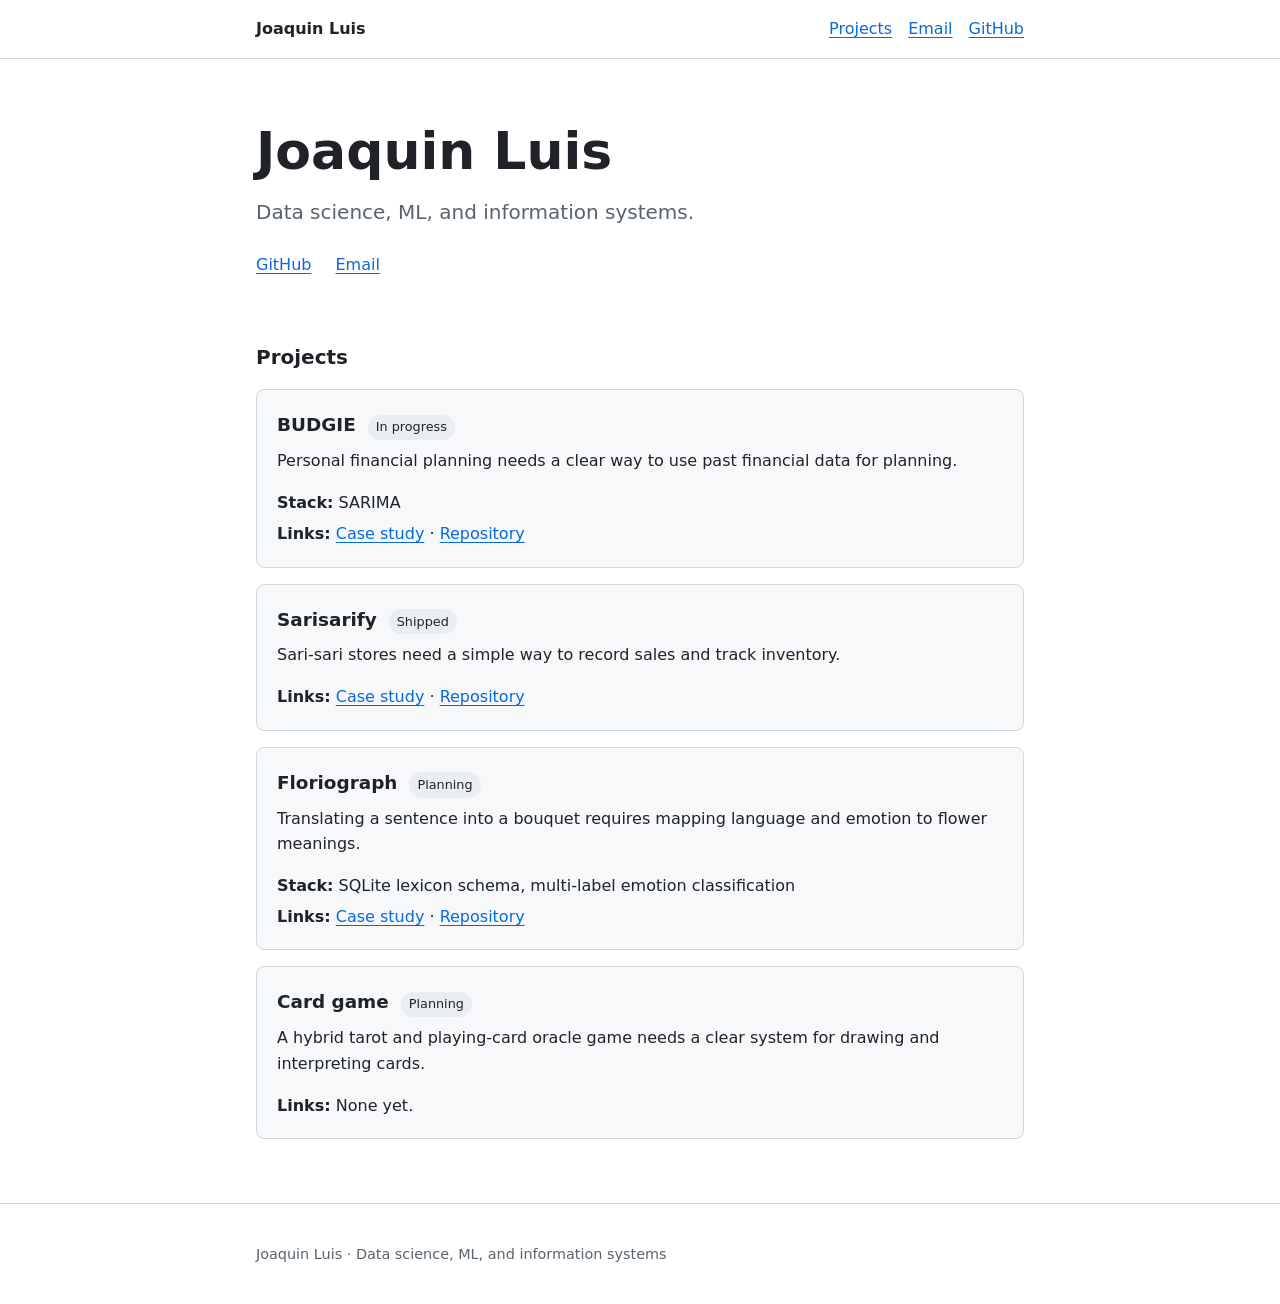
==== index.html @ b131b5df "refactor: remove placeholder content" ====
<!doctype html>
<html lang="en">
<head>
  <meta charset="utf-8">
  <meta name="viewport" content="width=device-width, initial-scale=1">
  <meta name="description" content="Portfolio of Joaquin Luis, focused on data science, machine learning, and information systems.">
  <meta name="color-scheme" content="light dark">
  <title>Joaquin Luis — Data science, ML, and information systems</title>
  <link rel="stylesheet" href="style.css">
</head>
<body>
  <a class="skip-link" href="#main">Skip to content</a>
  <header class="site-header">
    <div class="wrap header-inner">
      <a class="site-title" href="index.html">Joaquin Luis</a>
      <nav class="site-nav" aria-label="Primary">
        <a href="#projects">Projects</a>
        <a href="mailto:joaquinluis.guevarra.96+portfolio@gmail.com">Email</a>
        <a href="https://github.com/JoaquinLuisGuevarra96">GitHub</a>
      </nav>
    </div>
  </header>

  <main id="main">
    <section class="wrap intro" aria-labelledby="intro-title">
      <h1 id="intro-title">Joaquin Luis</h1>
      <p class="summary">Data science, ML, and information systems.</p>
      <ul class="contact-list" aria-label="Contact links">
        <li><a href="https://github.com/JoaquinLuisGuevarra96">GitHub</a></li>
        <li><a href="mailto:joaquinluis.guevarra.96+portfolio@gmail.com">Email</a></li>
      </ul>
    </section>

    <section class="wrap section" id="projects" aria-labelledby="projects-title">
      <h2 id="projects-title">Projects</h2>

      <div class="project-list">
        <article class="project-card">
          <div class="project-heading">
            <h3>BUDGIE</h3>
            <p class="status">In progress</p>
          </div>
          <p class="problem">Personal financial planning needs a clear way to use past financial data for planning.</p>
          <div class="meta">
            <p><strong>Stack:</strong> SARIMA</p>
            <p><strong>Links:</strong> <a href="projects/budgie.html">Case study</a> · <a href="https://github.com/VibeCoders-3DCSAD/BUDGIE">Repository</a></p>
          </div>
        </article>

        <article class="project-card">
          <div class="project-heading">
            <h3>Sarisarify</h3>
            <p class="status">Shipped</p>
          </div>
          <p class="problem">Sari-sari stores need a simple way to record sales and track inventory.</p>
          <div class="meta">
            <p><strong>Links:</strong> <a href="projects/sarisarify.html">Case study</a> · <a href="https://github.com/JoaquinLuisGuevarra96/Sarisarify">Repository</a></p>
          </div>
        </article>

        <article class="project-card">
          <div class="project-heading">
            <h3>Floriograph</h3>
            <p class="status">Planning</p>
          </div>
          <p class="problem">Translating a sentence into a bouquet requires mapping language and emotion to flower meanings.</p>
          <div class="meta">
            <p><strong>Stack:</strong> SQLite lexicon schema, multi-label emotion classification</p>
            <p><strong>Links:</strong> <a href="projects/floriograph.html">Case study</a> · <a href="https://github.com/JoaquinLuisGuevarra96/project-floriograph">Repository</a></p>
          </div>
        </article>

        <article class="project-card">
          <div class="project-heading">
            <h3>Card game</h3>
            <p class="status">Planning</p>
          </div>
          <p class="problem">A hybrid tarot and playing-card oracle game needs a clear system for drawing and interpreting cards.</p>
          <div class="meta">
            <p><strong>Links:</strong> None yet.</p>
          </div>
        </article>
      </div>
    </section>
  </main>

  <footer class="site-footer">
    <div class="wrap">
      <p>Joaquin Luis · Data science, ML, and information systems</p>
    </div>
  </footer>
</body>
</html>
---- style.css ----
:root {
  color-scheme: light dark;
  --bg: #ffffff;
  --surface: #f6f8fa;
  --text: #1f2328;
  --muted: #59636e;
  --border: #d1d9e0;
  --link: #0969da;
  --tag-bg: #eaeef2;
  --tag-text: #1f2328;
}

@media (prefers-color-scheme: dark) {
  :root {
    --bg: #0d1117;
    --surface: #161b22;
    --text: #e6edf3;
    --muted: #9198a1;
    --border: #30363d;
    --link: #58a6ff;
    --tag-bg: #21262d;
    --tag-text: #e6edf3;
  }
}

* {
  box-sizing: border-box;
}

html {
  font-family: system-ui, -apple-system, "Segoe UI", Roboto, Helvetica, Arial, sans-serif;
  line-height: 1.6;
}

body {
  margin: 0;
  background: var(--bg);
  color: var(--text);
}

a {
  color: var(--link);
  text-underline-offset: 0.18em;
}

a:hover {
  text-decoration-thickness: 2px;
}

:focus-visible {
  outline: 2px solid var(--link);
  outline-offset: 3px;
}

.wrap {
  width: min(100% - 2rem, 48rem);
  margin-inline: auto;
}

.skip-link {
  position: absolute;
  left: -9999px;
}

.skip-link:focus {
  left: 1rem;
  top: 1rem;
  z-index: 1;
  padding: 0.5rem 0.75rem;
  background: var(--bg);
  border: 1px solid var(--border);
}

.site-header {
  border-bottom: 1px solid var(--border);
}

.header-inner {
  display: flex;
  flex-wrap: wrap;
  align-items: center;
  justify-content: space-between;
  gap: 0.5rem 1.5rem;
  padding-block: 1rem;
}

.site-title {
  color: var(--text);
  font-weight: 700;
  text-decoration: none;
}

.site-nav {
  display: flex;
  flex-wrap: wrap;
  gap: 0.5rem 1rem;
}

.intro {
  padding-block: 4rem 2rem;
}

.intro h1 {
  margin: 0 0 1rem;
  font-size: clamp(2rem, 8vw, 3.25rem);
  line-height: 1.1;
}

.summary {
  margin: 0 0 1.5rem;
  color: var(--muted);
  font-size: 1.25rem;
}

.contact-list {
  display: flex;
  flex-wrap: wrap;
  gap: 0.5rem 1.5rem;
  margin: 0;
  padding: 0;
  list-style: none;
}

.section {
  padding-block: 2rem 1rem;
}

.section h2,
.case-section h2 {
  margin: 0 0 1rem;
  font-size: 1.25rem;
}

.project-list {
  display: grid;
  gap: 1rem;
}

.project-card {
  padding: 1.25rem;
  background: var(--surface);
  border: 1px solid var(--border);
  border-radius: 0.5rem;
}

.project-heading {
  display: flex;
  flex-wrap: wrap;
  align-items: baseline;
  gap: 0.5rem 0.75rem;
  margin-bottom: 0.5rem;
}

.project-heading h3 {
  margin: 0;
  font-size: 1.15rem;
}

.status {
  margin: 0;
  padding: 0.15rem 0.5rem;
  background: var(--tag-bg);
  border-radius: 999px;
  color: var(--tag-text);
  font-size: 0.8rem;
}

.problem {
  margin: 0 0 1rem;
}

.meta {
  display: grid;
  gap: 0.35rem;
}

.meta p {
  margin: 0;
}

.case-study {
  padding-block: 3rem 1rem;
}

.case-header {
  margin-bottom: 2rem;
}

.eyebrow {
  margin: 0 0 0.5rem;
  color: var(--muted);
  font-size: 0.85rem;
  letter-spacing: 0.08em;
  text-transform: uppercase;
}

.case-header h1 {
  margin: 0 0 0.75rem;
  font-size: clamp(1.8rem, 6vw, 2.5rem);
  line-height: 1.15;
}

.case-section {
  margin-block: 2rem;
}

.case-section h2 {
  margin-bottom: 0.5rem;
  font-size: 1.15rem;
}

.case-section p,
.case-section ul {
  margin: 0;
}

.site-footer {
  margin-top: 3rem;
  padding-block: 1.5rem;
  border-top: 1px solid var(--border);
  color: var(--muted);
  font-size: 0.9rem;
}
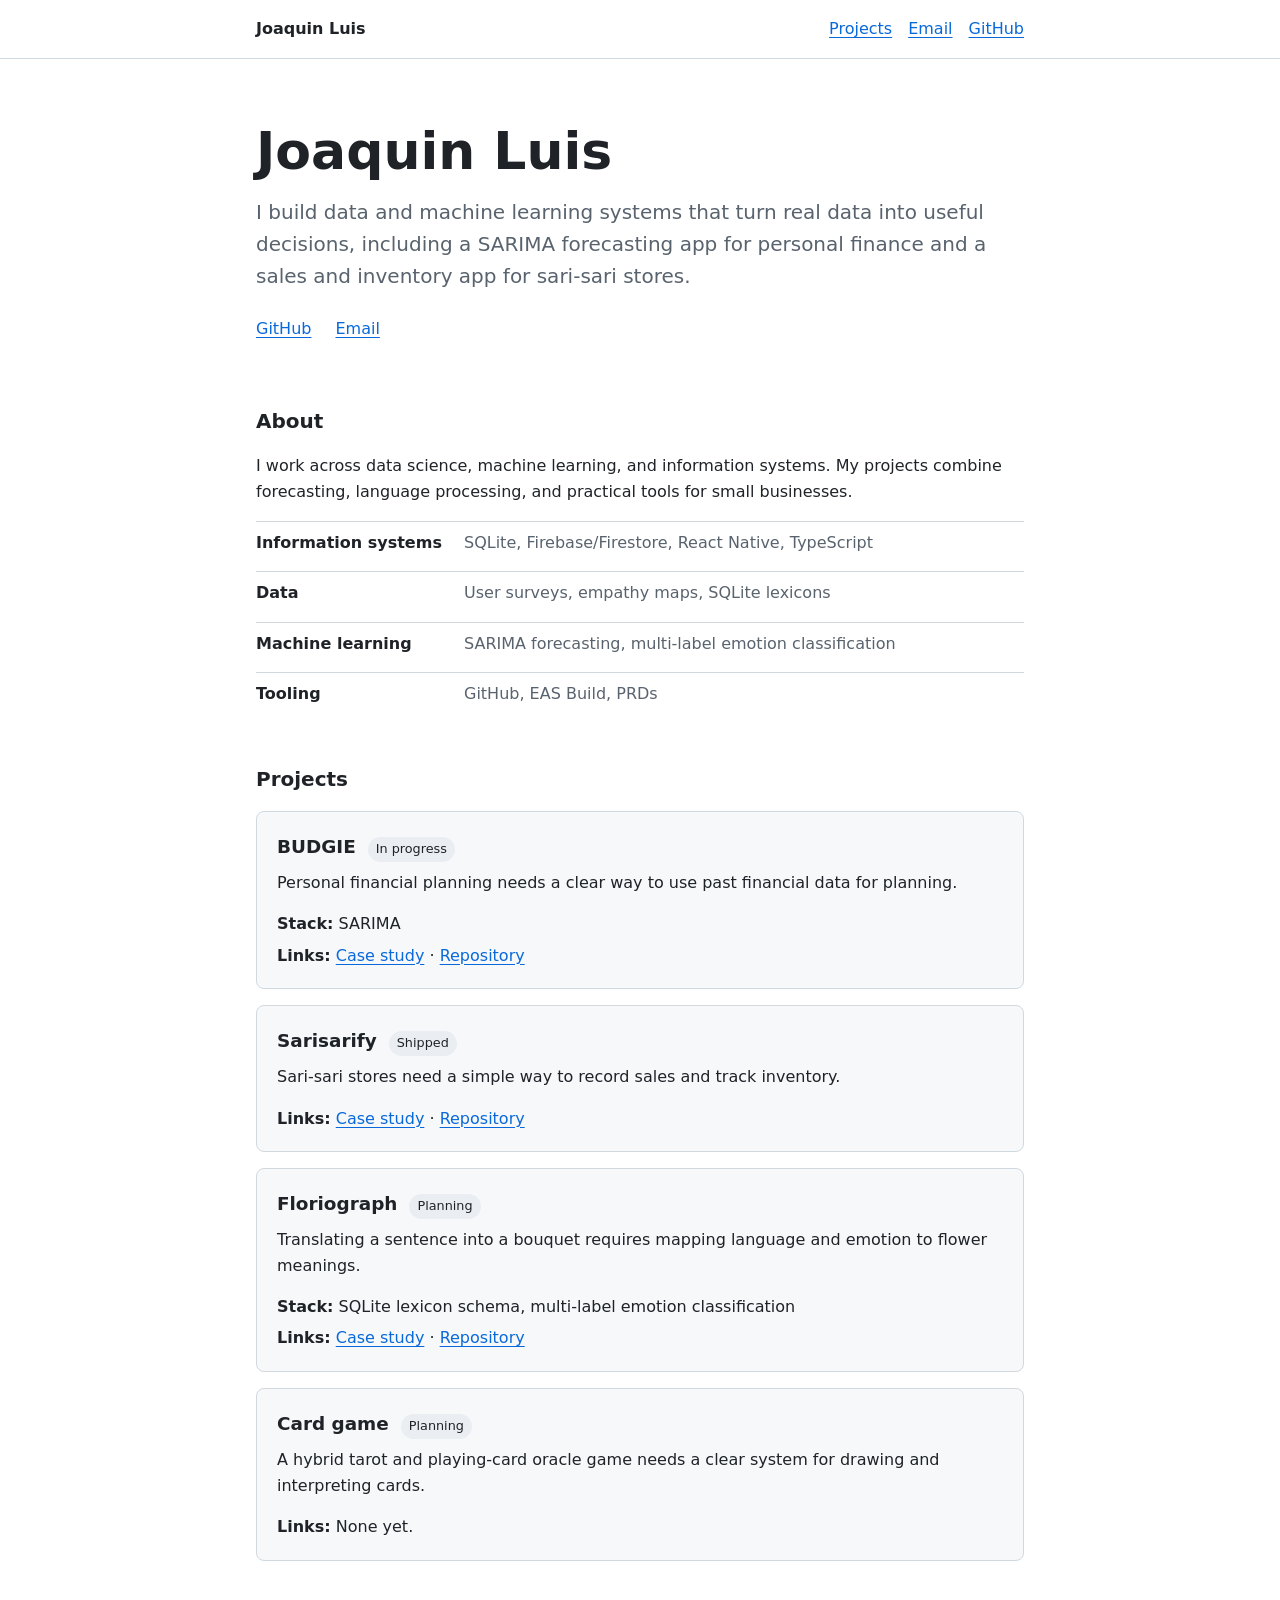
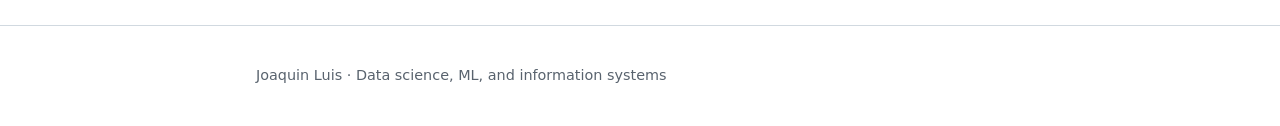
==== commit 49e57b0f: "feat: rewrite intro and add about" ====
--- a/index.html
+++ b/index.html
@@ -24,11 +24,34 @@
   <main id="main">
     <section class="wrap intro" aria-labelledby="intro-title">
       <h1 id="intro-title">Joaquin Luis</h1>
-      <p class="summary">Data science, ML, and information systems.</p>
+      <p class="summary">I build data and machine learning systems that turn real data into useful decisions, including a SARIMA forecasting app for personal finance and a sales and inventory app for sari-sari stores.</p>
       <ul class="contact-list" aria-label="Contact links">
         <li><a href="https://github.com/JoaquinLuisGuevarra96">GitHub</a></li>
         <li><a href="mailto:joaquinluis.guevarra.96+portfolio@gmail.com">Email</a></li>
       </ul>
+    </section>
+
+    <section class="wrap section" id="about" aria-labelledby="about-title">
+      <h2 id="about-title">About</h2>
+      <p>I work across data science, machine learning, and information systems. My projects combine forecasting, language processing, and practical tools for small businesses.</p>
+      <dl class="skills">
+        <div>
+          <dt>Information systems</dt>
+          <dd>SQLite, Firebase/Firestore, React Native, TypeScript</dd>
+        </div>
+        <div>
+          <dt>Data</dt>
+          <dd>User surveys, empathy maps, SQLite lexicons</dd>
+        </div>
+        <div>
+          <dt>Machine learning</dt>
+          <dd>SARIMA forecasting, multi-label emotion classification</dd>
+        </div>
+        <div>
+          <dt>Tooling</dt>
+          <dd>GitHub, EAS Build, PRDs</dd>
+        </div>
+      </dl>
     </section>
 
     <section class="wrap section" id="projects" aria-labelledby="projects-title">
--- a/style.css
+++ b/style.css
@@ -131,6 +131,29 @@
   font-size: 1.25rem;
 }
 
+.skills {
+  display: grid;
+  gap: 0.5rem;
+  margin: 1rem 0 0;
+}
+
+.skills div {
+  display: grid;
+  grid-template-columns: minmax(9rem, 12rem) 1fr;
+  gap: 0.25rem 1rem;
+  padding-block: 0.5rem;
+  border-top: 1px solid var(--border);
+}
+
+.skills dt {
+  font-weight: 700;
+}
+
+.skills dd {
+  margin: 0;
+  color: var(--muted);
+}
+
 .project-list {
   display: grid;
   gap: 1rem;
@@ -221,3 +244,10 @@
   color: var(--muted);
   font-size: 0.9rem;
 }
+
+@media (max-width: 32rem) {
+  .skills div {
+    grid-template-columns: 1fr;
+    gap: 0;
+  }
+}
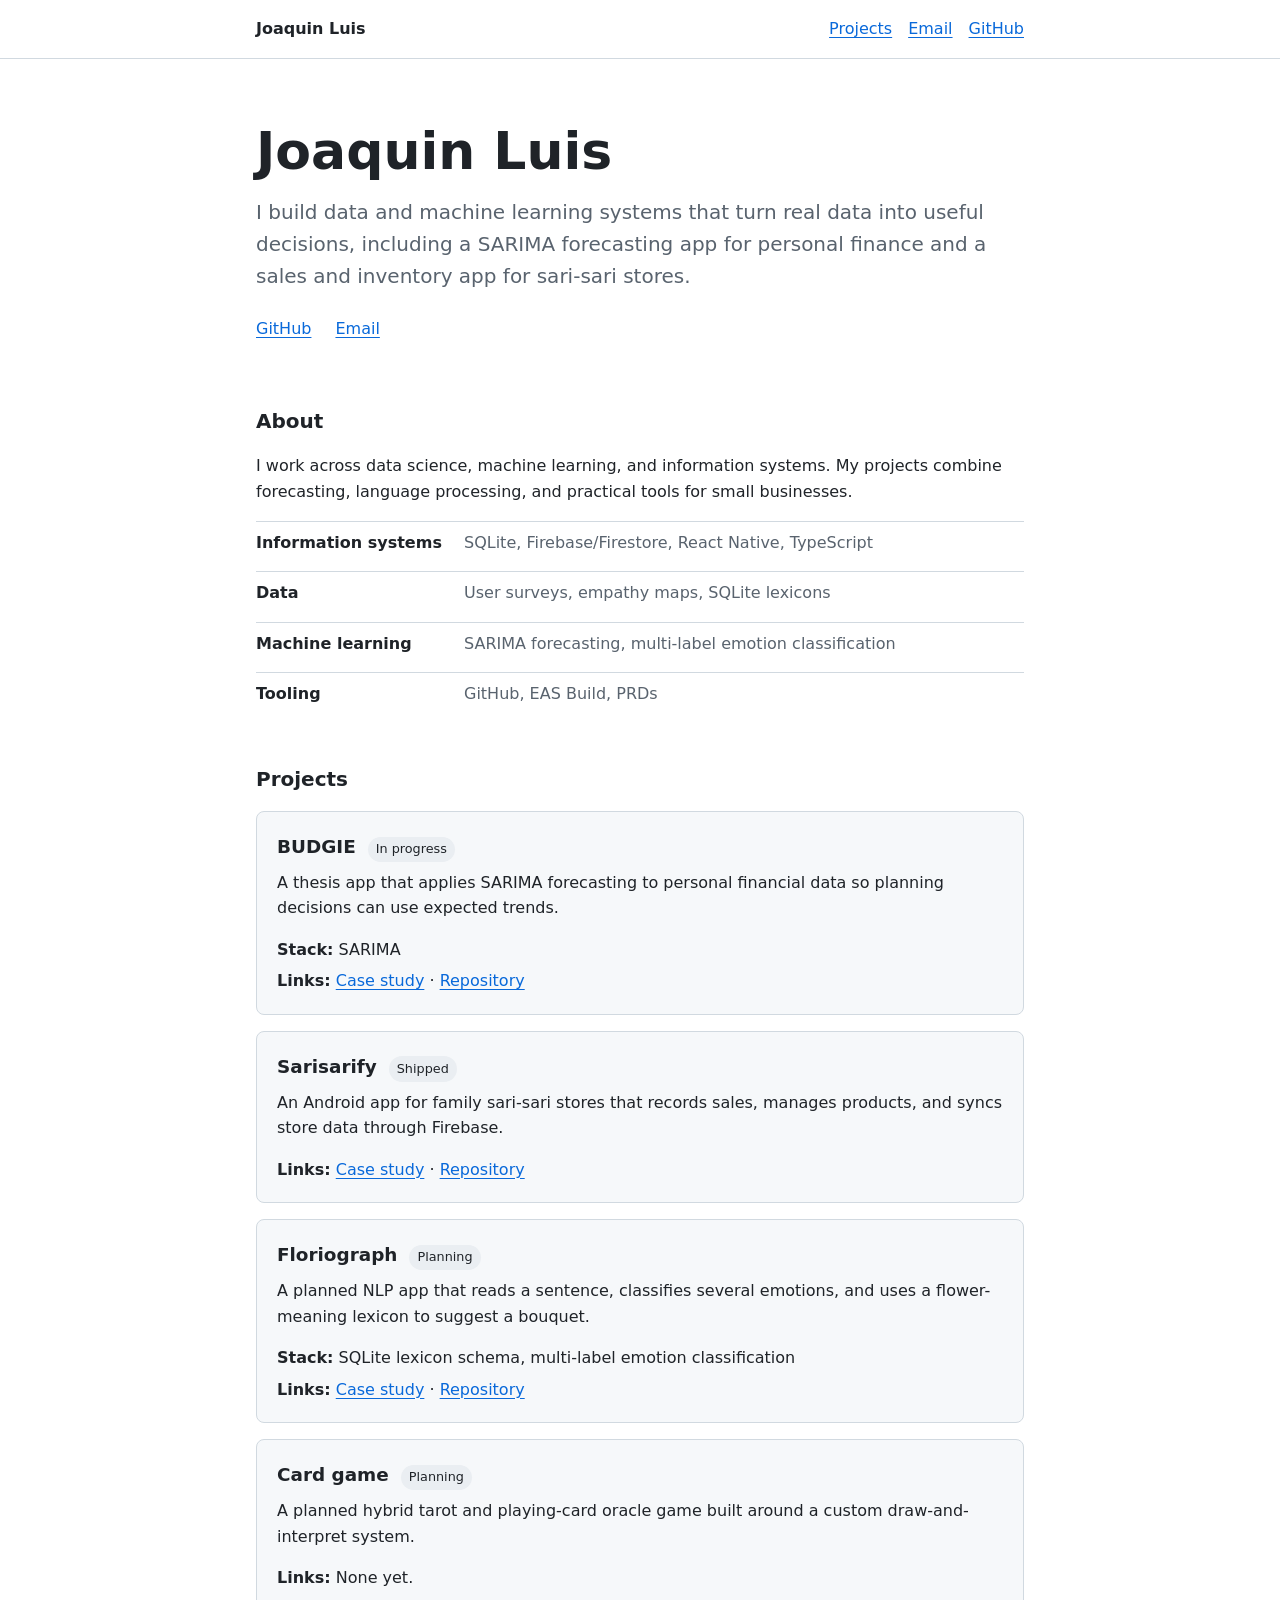
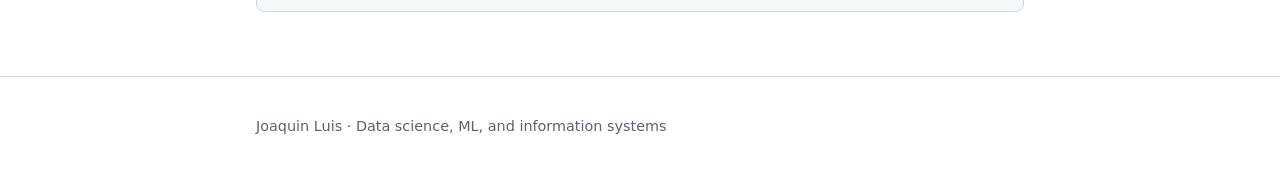
==== commit d94ac225: "docs: diversify project summaries" ====
--- a/index.html
+++ b/index.html
@@ -63,7 +63,7 @@
             <h3>BUDGIE</h3>
             <p class="status">In progress</p>
           </div>
-          <p class="problem">Personal financial planning needs a clear way to use past financial data for planning.</p>
+          <p class="project-summary">A thesis app that applies SARIMA forecasting to personal financial data so planning decisions can use expected trends.</p>
           <div class="meta">
             <p><strong>Stack:</strong> SARIMA</p>
             <p><strong>Links:</strong> <a href="projects/budgie.html">Case study</a> · <a href="https://github.com/VibeCoders-3DCSAD/BUDGIE">Repository</a></p>
@@ -75,7 +75,7 @@
             <h3>Sarisarify</h3>
             <p class="status">Shipped</p>
           </div>
-          <p class="problem">Sari-sari stores need a simple way to record sales and track inventory.</p>
+          <p class="project-summary">An Android app for family sari-sari stores that records sales, manages products, and syncs store data through Firebase.</p>
           <div class="meta">
             <p><strong>Links:</strong> <a href="projects/sarisarify.html">Case study</a> · <a href="https://github.com/JoaquinLuisGuevarra96/Sarisarify">Repository</a></p>
           </div>
@@ -86,7 +86,7 @@
             <h3>Floriograph</h3>
             <p class="status">Planning</p>
           </div>
-          <p class="problem">Translating a sentence into a bouquet requires mapping language and emotion to flower meanings.</p>
+          <p class="project-summary">A planned NLP app that reads a sentence, classifies several emotions, and uses a flower-meaning lexicon to suggest a bouquet.</p>
           <div class="meta">
             <p><strong>Stack:</strong> SQLite lexicon schema, multi-label emotion classification</p>
             <p><strong>Links:</strong> <a href="projects/floriograph.html">Case study</a> · <a href="https://github.com/JoaquinLuisGuevarra96/project-floriograph">Repository</a></p>
@@ -98,7 +98,7 @@
             <h3>Card game</h3>
             <p class="status">Planning</p>
           </div>
-          <p class="problem">A hybrid tarot and playing-card oracle game needs a clear system for drawing and interpreting cards.</p>
+          <p class="project-summary">A planned hybrid tarot and playing-card oracle game built around a custom draw-and-interpret system.</p>
           <div class="meta">
             <p><strong>Links:</strong> None yet.</p>
           </div>
--- a/style.css
+++ b/style.css
@@ -188,7 +188,7 @@
   font-size: 0.8rem;
 }
 
-.problem {
+.project-summary {
   margin: 0 0 1rem;
 }
 
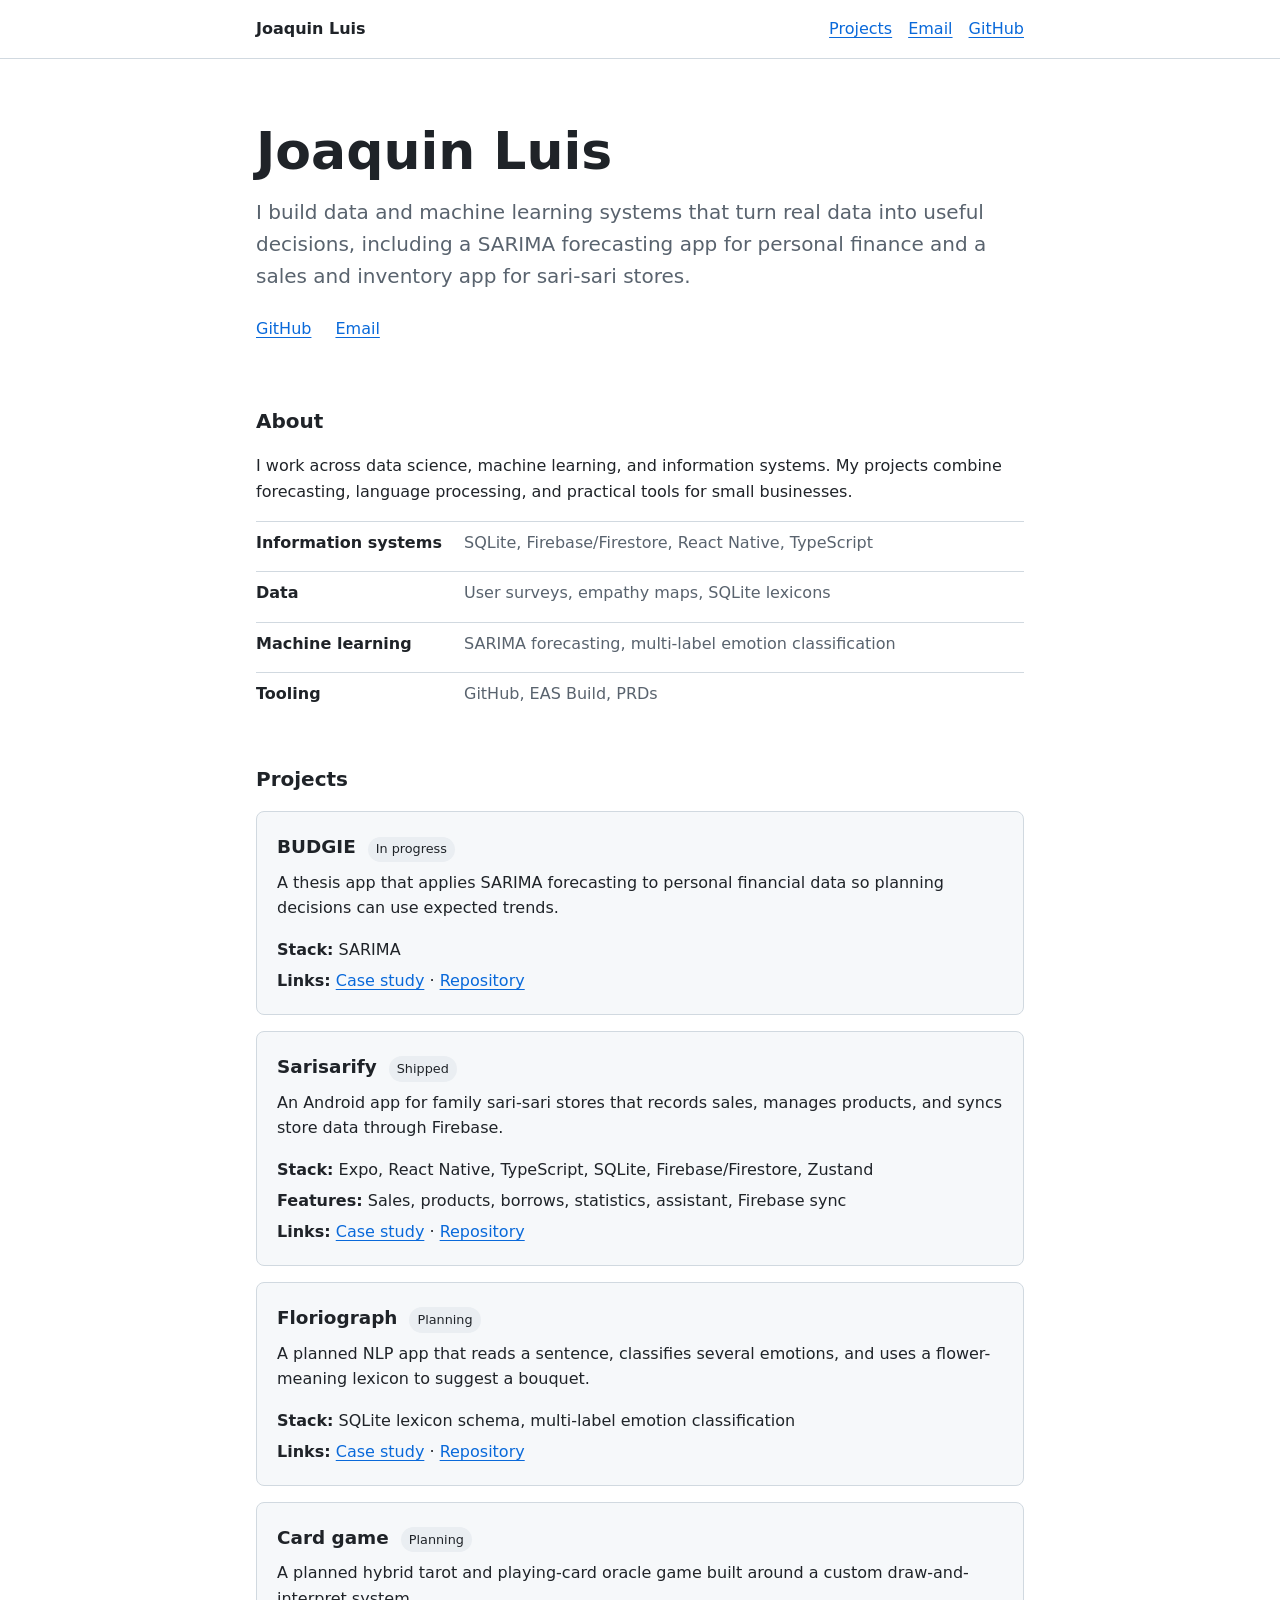
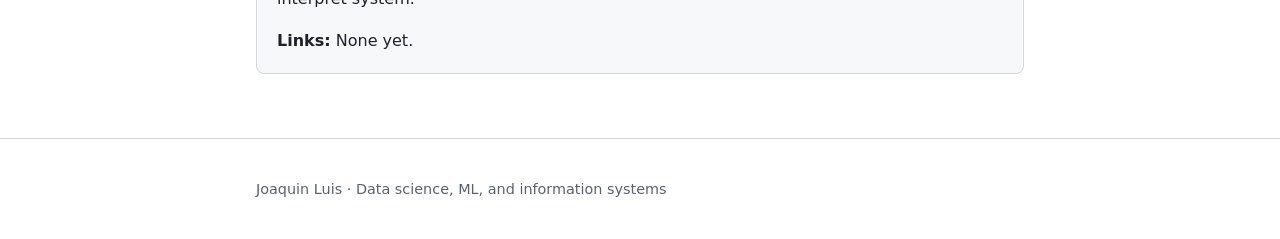
==== commit f541533f: "docs(sarisarify): add stack and features" ====
--- a/index.html
+++ b/index.html
@@ -77,6 +77,8 @@
           </div>
           <p class="project-summary">An Android app for family sari-sari stores that records sales, manages products, and syncs store data through Firebase.</p>
           <div class="meta">
+            <p><strong>Stack:</strong> Expo, React Native, TypeScript, SQLite, Firebase/Firestore, Zustand</p>
+            <p><strong>Features:</strong> Sales, products, borrows, statistics, assistant, Firebase sync</p>
             <p><strong>Links:</strong> <a href="projects/sarisarify.html">Case study</a> · <a href="https://github.com/JoaquinLuisGuevarra96/Sarisarify">Repository</a></p>
           </div>
         </article>
--- a/style.css
+++ b/style.css
@@ -223,6 +223,11 @@
   line-height: 1.15;
 }
 
+.case-header .stack {
+  margin: 0;
+  color: var(--muted);
+}
+
 .case-section {
   margin-block: 2rem;
 }
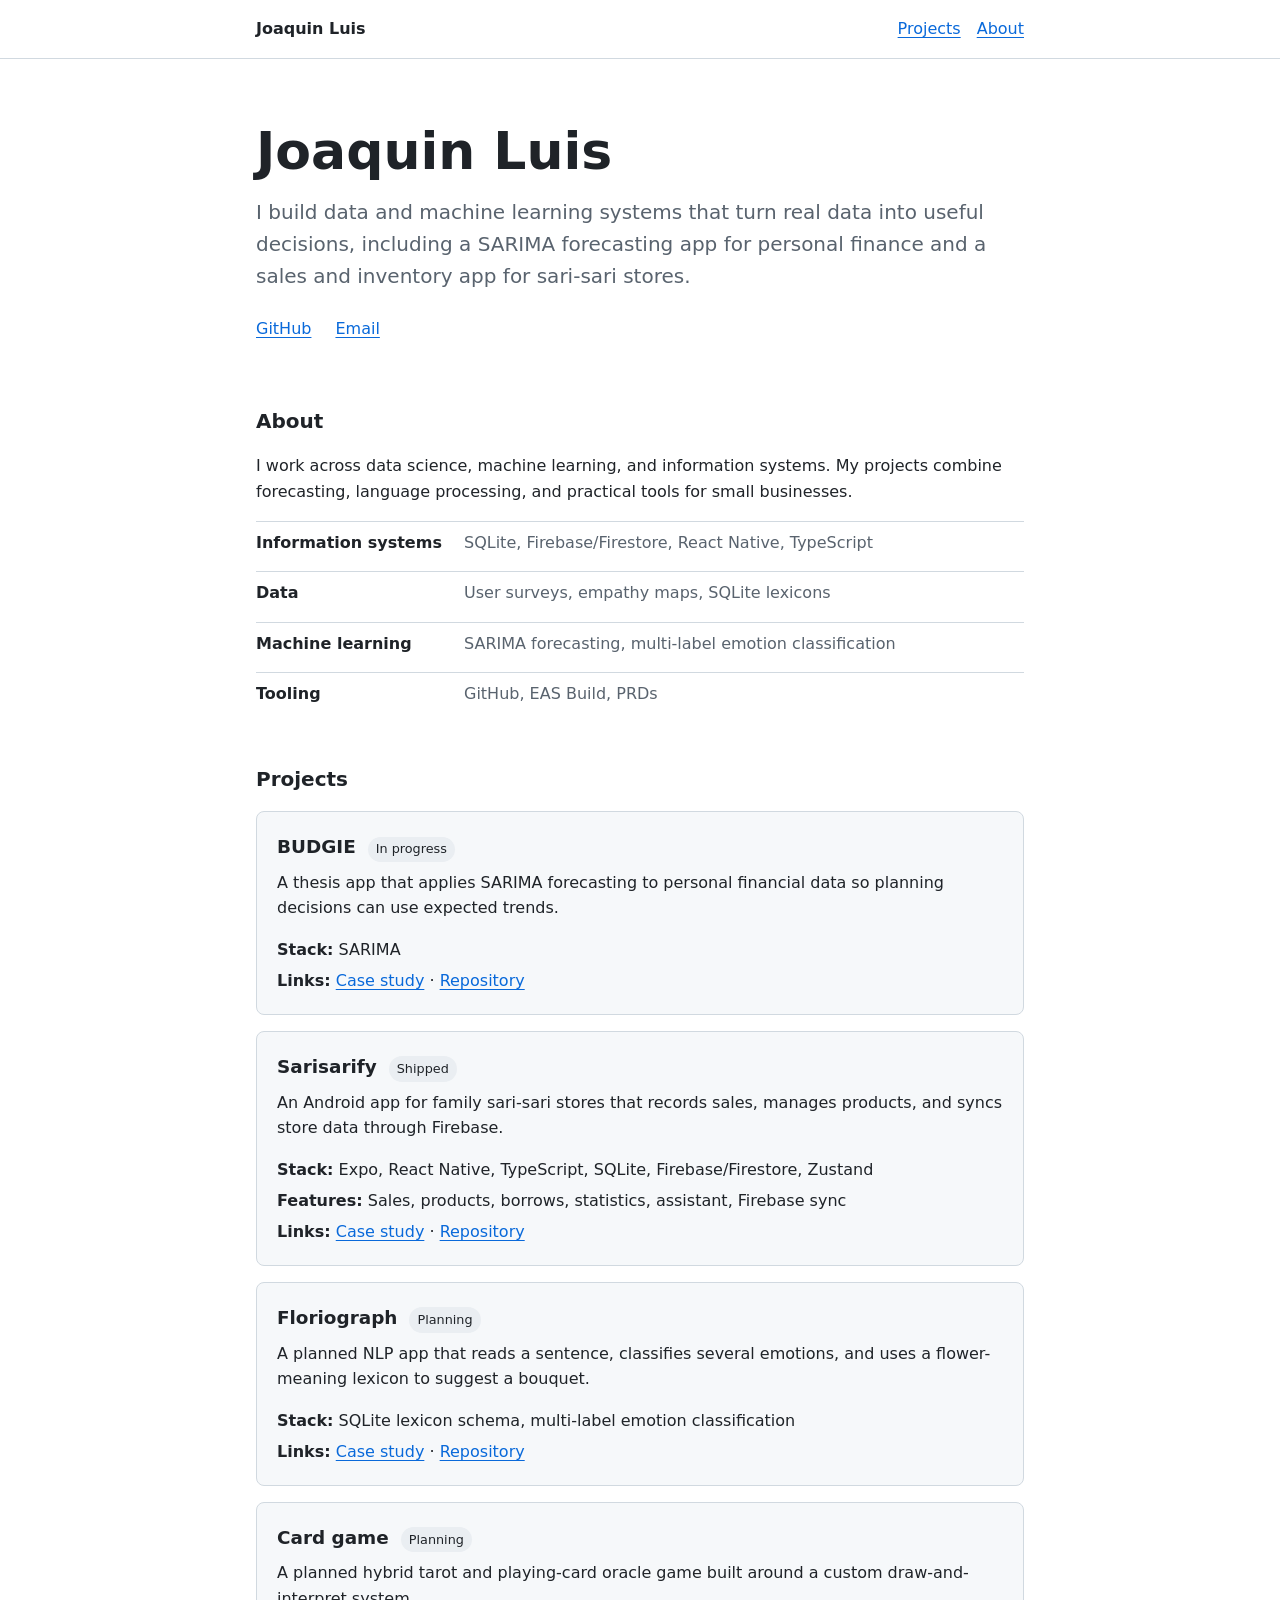
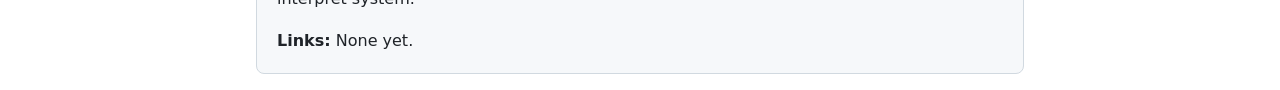
==== commit 5a5e98bd: "refactor: simplify navigation and footer" ====
--- a/index.html
+++ b/index.html
@@ -15,8 +15,7 @@
       <a class="site-title" href="index.html">Joaquin Luis</a>
       <nav class="site-nav" aria-label="Primary">
         <a href="#projects">Projects</a>
-        <a href="mailto:joaquinluis.guevarra.96+portfolio@gmail.com">Email</a>
-        <a href="https://github.com/JoaquinLuisGuevarra96">GitHub</a>
+        <a href="#about">About</a>
       </nav>
     </div>
   </header>
@@ -108,11 +107,5 @@
       </div>
     </section>
   </main>
-
-  <footer class="site-footer">
-    <div class="wrap">
-      <p>Joaquin Luis · Data science, ML, and information systems</p>
-    </div>
-  </footer>
 </body>
 </html>
--- a/style.css
+++ b/style.css
@@ -223,7 +223,8 @@
   line-height: 1.15;
 }
 
-.case-header .stack {
+.case-header .stack,
+.case-header .role {
   margin: 0;
   color: var(--muted);
 }
@@ -240,14 +241,6 @@
 .case-section p,
 .case-section ul {
   margin: 0;
-}
-
-.site-footer {
-  margin-top: 3rem;
-  padding-block: 1.5rem;
-  border-top: 1px solid var(--border);
-  color: var(--muted);
-  font-size: 0.9rem;
 }
 
 @media (max-width: 32rem) {
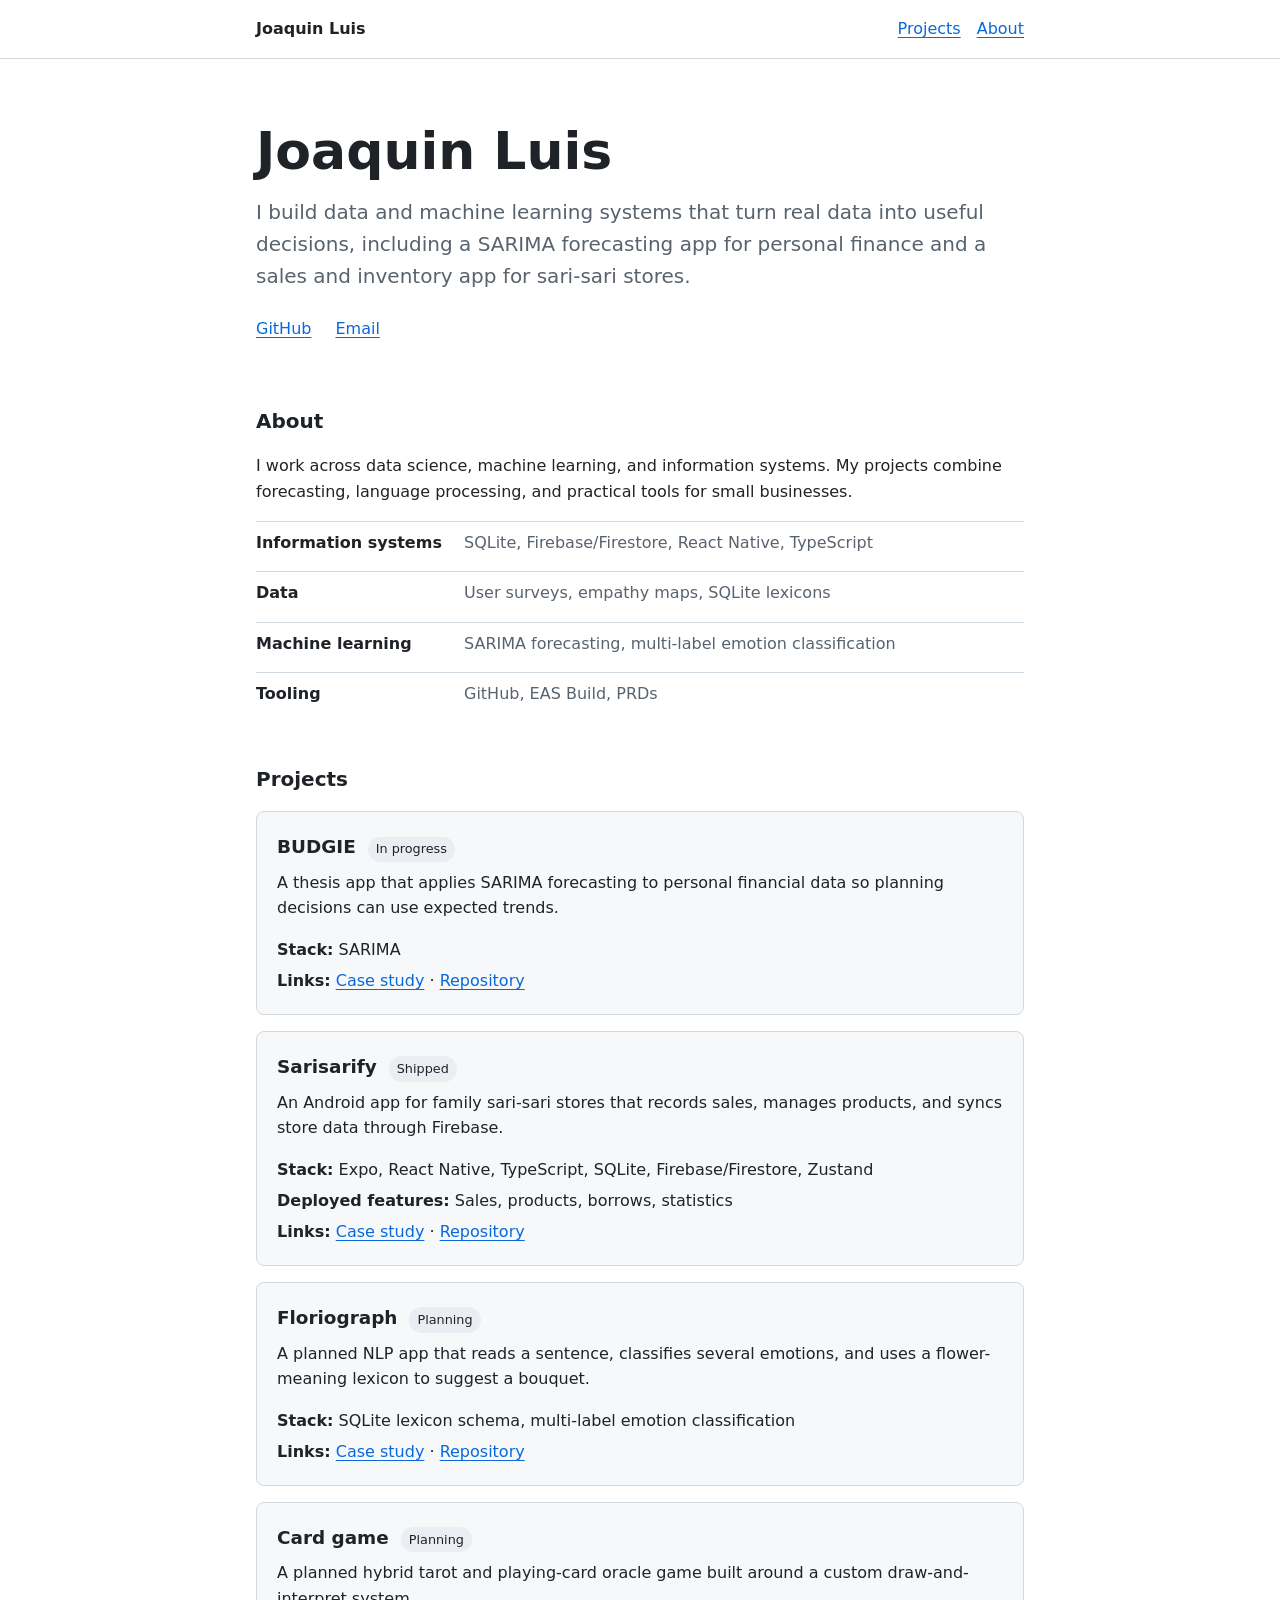
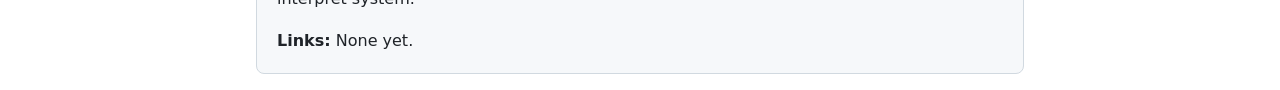
==== commit 552fa21c: "fix(sarisarify): separate shipped and in-progress features" ====
--- a/index.html
+++ b/index.html
@@ -5,7 +5,7 @@
   <meta name="viewport" content="width=device-width, initial-scale=1">
   <meta name="description" content="Portfolio of Joaquin Luis, focused on data science, machine learning, and information systems.">
   <meta name="color-scheme" content="light dark">
-  <title>Joaquin Luis — Data science, ML, and information systems</title>
+  <title>Joaquin Luis | Data science, ML, and information systems</title>
   <link rel="stylesheet" href="style.css">
 </head>
 <body>
@@ -77,7 +77,7 @@
           <p class="project-summary">An Android app for family sari-sari stores that records sales, manages products, and syncs store data through Firebase.</p>
           <div class="meta">
             <p><strong>Stack:</strong> Expo, React Native, TypeScript, SQLite, Firebase/Firestore, Zustand</p>
-            <p><strong>Features:</strong> Sales, products, borrows, statistics, assistant, Firebase sync</p>
+            <p><strong>Deployed features:</strong> Sales, products, borrows, statistics</p>
             <p><strong>Links:</strong> <a href="projects/sarisarify.html">Case study</a> · <a href="https://github.com/JoaquinLuisGuevarra96/Sarisarify">Repository</a></p>
           </div>
         </article>
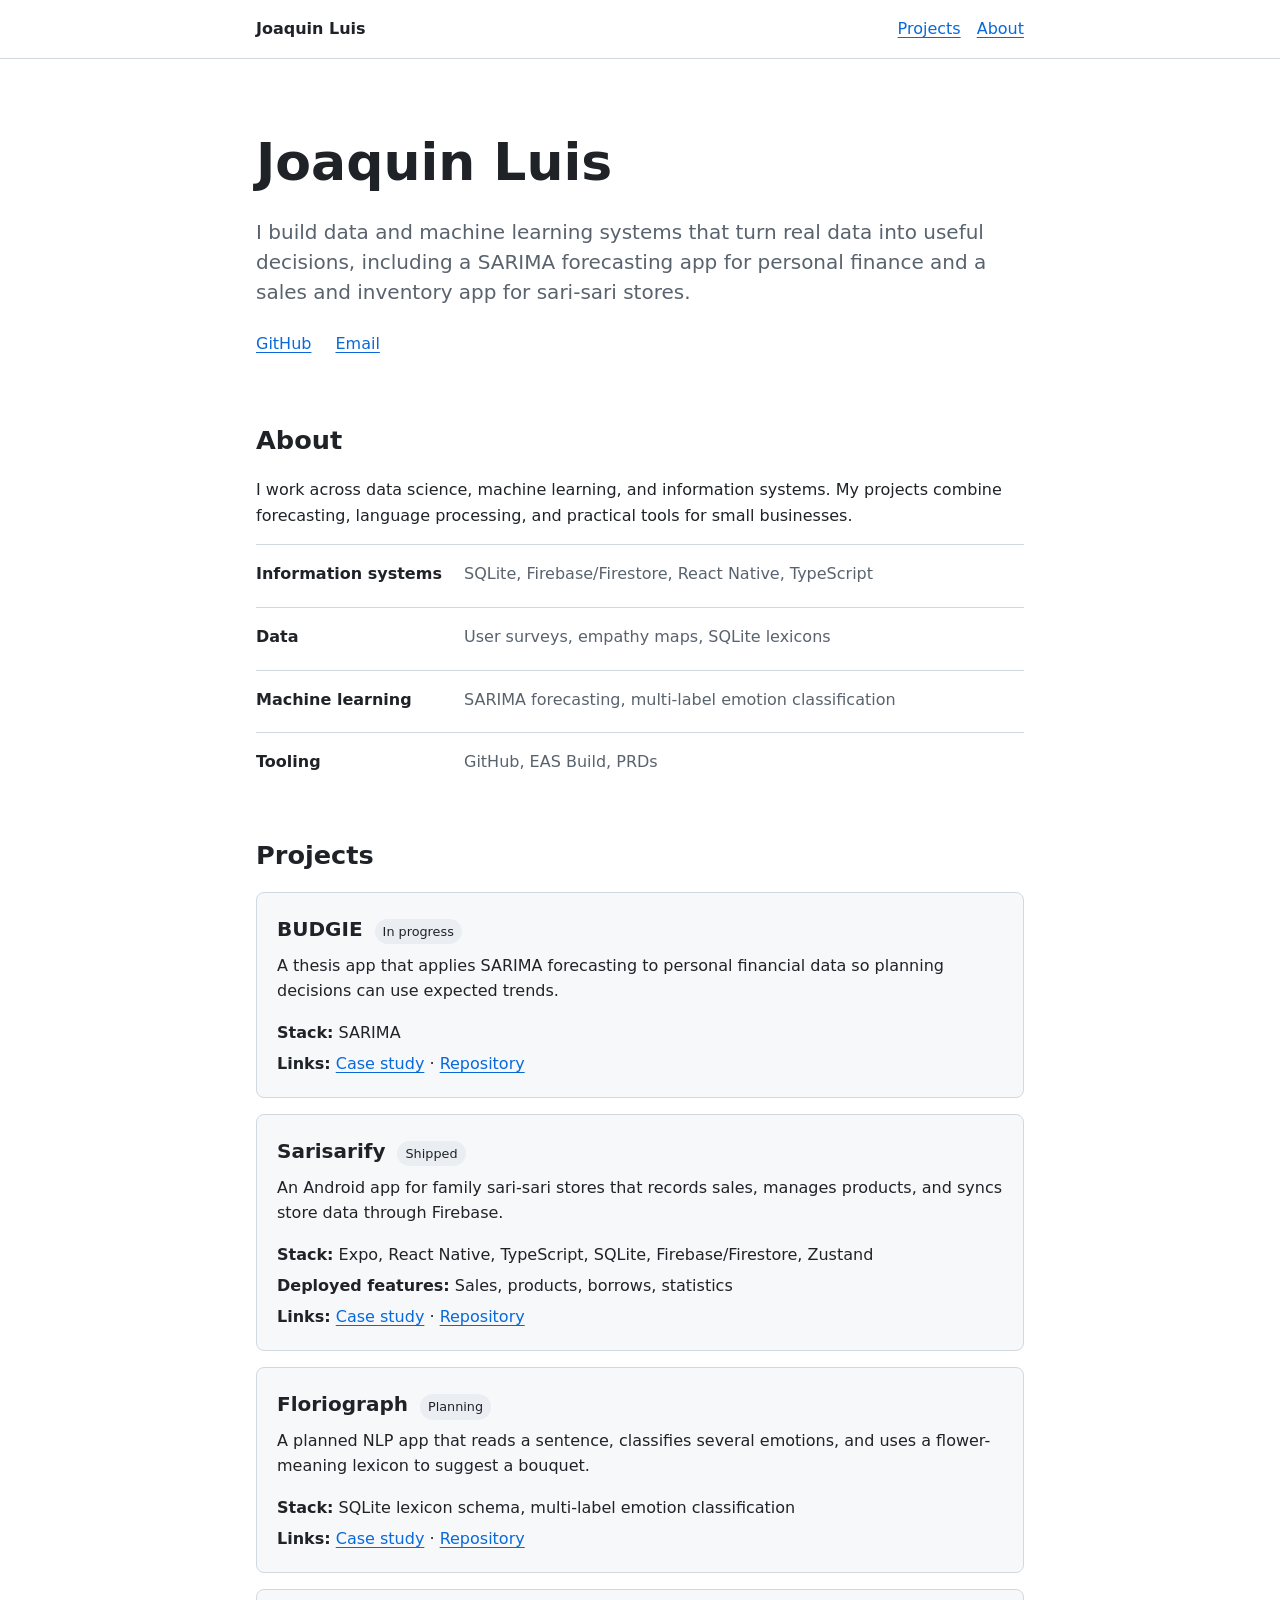
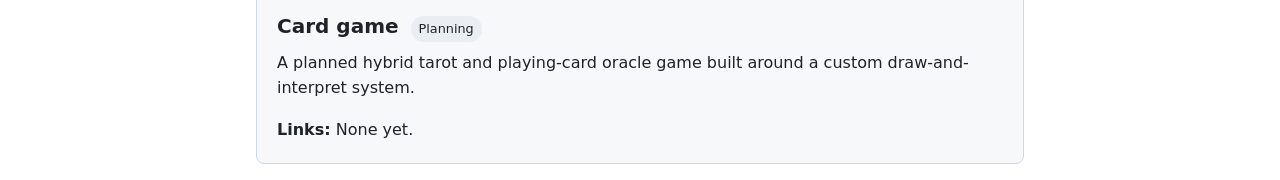
==== commit ca746a3e: "fix: resolve design check findings" ====
--- a/index.html
+++ b/index.html
@@ -5,6 +5,7 @@
   <meta name="viewport" content="width=device-width, initial-scale=1">
   <meta name="description" content="Portfolio of Joaquin Luis, focused on data science, machine learning, and information systems.">
   <meta name="color-scheme" content="light dark">
+  <link rel="icon" href="data:,">
   <title>Joaquin Luis | Data science, ML, and information systems</title>
   <link rel="stylesheet" href="style.css">
 </head>
--- a/style.css
+++ b/style.css
@@ -36,6 +36,11 @@
   margin: 0;
   background: var(--bg);
   color: var(--text);
+  line-height: 1.6;
+}
+
+p {
+  text-wrap: pretty;
 }
 
 a {
@@ -103,13 +108,14 @@
 .intro h1 {
   margin: 0 0 1rem;
   font-size: clamp(2rem, 8vw, 3.25rem);
-  line-height: 1.1;
+  line-height: 1.5;
 }
 
 .summary {
   margin: 0 0 1.5rem;
   color: var(--muted);
   font-size: 1.25rem;
+  line-height: 1.5;
 }
 
 .contact-list {
@@ -128,7 +134,7 @@
 .section h2,
 .case-section h2 {
   margin: 0 0 1rem;
-  font-size: 1.25rem;
+  font-size: 1.6rem;
 }
 
 .skills {
@@ -141,7 +147,8 @@
   display: grid;
   grid-template-columns: minmax(9rem, 12rem) 1fr;
   gap: 0.25rem 1rem;
-  padding-block: 0.5rem;
+  padding-top: 1rem;
+  padding-bottom: 0.75rem;
   border-top: 1px solid var(--border);
 }
 
@@ -176,7 +183,7 @@
 
 .project-heading h3 {
   margin: 0;
-  font-size: 1.15rem;
+  font-size: 1.25rem;
 }
 
 .status {
@@ -209,18 +216,10 @@
   margin-bottom: 2rem;
 }
 
-.eyebrow {
-  margin: 0 0 0.5rem;
-  color: var(--muted);
-  font-size: 0.85rem;
-  letter-spacing: 0.08em;
-  text-transform: uppercase;
-}
-
 .case-header h1 {
   margin: 0 0 0.75rem;
   font-size: clamp(1.8rem, 6vw, 2.5rem);
-  line-height: 1.15;
+  line-height: 1.5;
 }
 
 .case-header .stack,
@@ -235,7 +234,7 @@
 
 .case-section h2 {
   margin-bottom: 0.5rem;
-  font-size: 1.15rem;
+  font-size: 1.35rem;
 }
 
 .case-section p,
